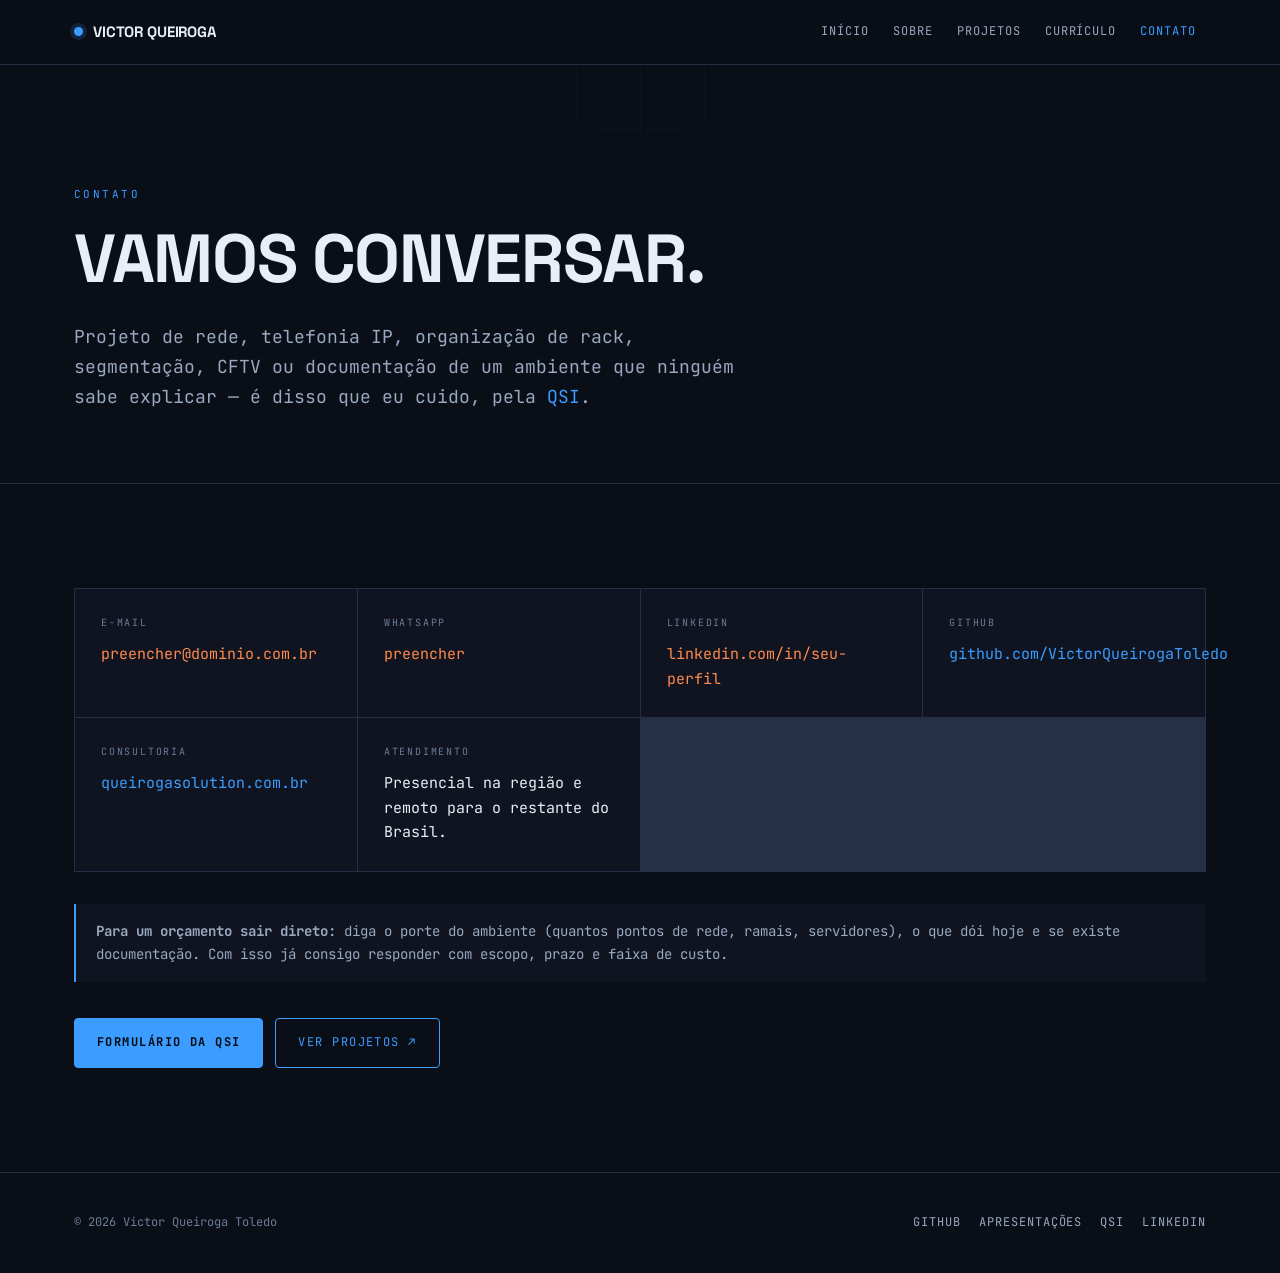
==== contato.html @ 021fa3d0 "Estrutura inicial: VictorQueirogaToledo.github.io" ====
<!DOCTYPE html>
<html lang="pt-BR">
<head>
<meta charset="utf-8">
<meta name="viewport" content="width=device-width, initial-scale=1">
<title>Contato — Victor Queiroga Toledo</title>
<meta name="description" content="Fale comigo sobre projetos de rede, telefonia IP e infraestrutura de TI — pela QSI, Queiroga Solutions IT.">
<link rel="preconnect" href="https://fonts.googleapis.com">
<link rel="preconnect" href="https://fonts.gstatic.com" crossorigin>
<link href="https://fonts.googleapis.com/css2?family=JetBrains+Mono:wght@400;500;700&family=Space+Grotesk:wght@500;700;800&display=swap" rel="stylesheet">
<link rel="stylesheet" href="assets/styles.css">
</head>
<body>
<a class="skip" href="#conteudo">Ir para o conteúdo</a>

<header class="site-nav">
  <div class="nav-inner">
    <a class="brand" href="index.html"><span class="dot"></span> VICTOR QUEIROGA</a>
    <button class="nav-toggle" id="navToggle" aria-expanded="false" aria-controls="navLinks">MENU</button>
    <nav class="nav-links" id="navLinks" aria-label="Navegação principal">
      <a href="index.html">Início</a>
      <a href="sobre.html">Sobre</a>
      <a href="projetos.html">Projetos</a>
      <a href="curriculo.html">Currículo</a>
      <a href="contato.html" aria-current="page">Contato</a>
    </nav>
  </div>
</header>

<main id="conteudo">

  <section class="home-stage">
    <div class="wrap">
      <p class="eyebrow">CONTATO</p>
      <h1 style="font-size:clamp(34px,7vw,68px)">Vamos conversar.</h1>
      <p class="lede">
        Projeto de rede, telefonia IP, organização de rack, segmentação, CFTV ou documentação de
        um ambiente que ninguém sabe explicar — é disso que eu cuido, pela
        <a href="https://queirogasolution.com.br">QSI</a>.
      </p>
    </div>
  </section>

  <section class="section">
    <div class="wrap">
      <div class="contact-grid">
        <div class="contact-item">
          <span>E-mail</span>
          <p class="todo">preencher@dominio.com.br</p>
        </div>
        <div class="contact-item">
          <span>WhatsApp</span>
          <p class="todo">preencher</p>
        </div>
        <div class="contact-item">
          <span>LinkedIn</span>
          <a href="https://www.linkedin.com/in/SEU-LINKEDIN/" class="todo">linkedin.com/in/seu-perfil</a>
        </div>
        <div class="contact-item">
          <span>GitHub</span>
          <a href="https://github.com/VictorQueirogaToledo">github.com/VictorQueirogaToledo</a>
        </div>
        <div class="contact-item">
          <span>Consultoria</span>
          <a href="https://queirogasolution.com.br">queirogasolution.com.br</a>
        </div>
        <div class="contact-item">
          <span>Atendimento</span>
          <p>Presencial na região e remoto para o restante do Brasil.</p>
        </div>
      </div>

      <div class="note" style="margin-top:32px">
        <strong>Para um orçamento sair direto:</strong> diga o porte do ambiente (quantos pontos de
        rede, ramais, servidores), o que dói hoje e se existe documentação. Com isso já consigo
        responder com escopo, prazo e faixa de custo.
      </div>

      <div class="cta-row">
        <a class="btn btn-solid" href="https://queirogasolution.com.br/contato">Formulário da QSI</a>
        <a class="btn btn-ghost" href="projetos.html">Ver projetos ↗</a>
      </div>
    </div>
  </section>

</main>

<footer class="site-footer">
  <div class="footer-inner">
    <span>© <span id="ano">2026</span> Victor Queiroga Toledo</span>
    <nav class="footer-links" aria-label="Links externos">
      <a href="https://github.com/VictorQueirogaToledo">GitHub</a>
      <a href="https://github.com/VictorQueirogaToledo/apresentacoes">Apresentações</a>
      <a href="https://queirogasolution.com.br">QSI</a>
      <a href="https://www.linkedin.com/in/SEU-LINKEDIN/" class="todo">LinkedIn</a>
    </nav>
  </div>
</footer>

<script src="assets/site.js"></script>
</body>
</html>
---- assets/styles.css ----
/* ==========================================================================
   Victor Queiroga Toledo — portfólio
   Paleta QSI: azul / azul escuro / branco sobre fundo grafite
   ========================================================================== */

:root {
  --bg: #0a0e17;
  --surface: #0f1420;
  --card: #141a28;
  --border: #253046;
  --accent: #3b9dff;
  --accent-2: #1e63d0;
  --accent-3: #ff8a4c;
  --text: #e9edf5;
  --muted: #9aa8c0;
  --muted-2: #6c7b96;
  --glow: rgba(59, 157, 255, 0.16);
  --ok: #3ddc97;

  --mono: "JetBrains Mono", ui-monospace, SFMono-Regular, Menlo, monospace;
  --display: "Space Grotesk", "Segoe UI", system-ui, sans-serif;

  --maxw: 1180px;
  --gutter: 24px;
  --radius: 4px;
}

*,
*::before,
*::after {
  box-sizing: border-box;
}

html {
  scroll-behavior: smooth;
}

body {
  margin: 0;
  background: var(--bg);
  color: var(--text);
  font-family: var(--mono);
  font-size: 15px;
  line-height: 1.65;
  -webkit-font-smoothing: antialiased;
}

/* textura de fundo discreta */
body::before {
  content: "";
  position: fixed;
  inset: 0;
  z-index: 0;
  pointer-events: none;
  background-image:
    linear-gradient(var(--border) 1px, transparent 1px),
    linear-gradient(90deg, var(--border) 1px, transparent 1px);
  background-size: 64px 64px;
  opacity: 0.16;
  mask-image: radial-gradient(circle at 50% 0%, #000 0%, transparent 70%);
}

main,
.site-nav,
.site-footer {
  position: relative;
  z-index: 1;
}

h1,
h2,
h3,
h4 {
  font-family: var(--display);
  font-weight: 800;
  line-height: 1.05;
  letter-spacing: -0.02em;
  margin: 0;
}

a {
  color: var(--accent);
  text-decoration: none;
}

a:hover {
  text-decoration: underline;
  text-underline-offset: 3px;
}

p {
  margin: 0 0 1rem;
}

::selection {
  background: var(--accent);
  color: #05080f;
}

:focus-visible {
  outline: 2px solid var(--accent);
  outline-offset: 3px;
}

.wrap {
  max-width: var(--maxw);
  margin: 0 auto;
  padding: 0 var(--gutter);
}

.skip {
  position: absolute;
  left: -9999px;
}

.skip:focus {
  left: 12px;
  top: 12px;
  z-index: 50;
  background: var(--accent);
  color: #05080f;
  padding: 8px 14px;
}

/* ============================== navegação ============================== */

.site-nav {
  position: sticky;
  top: 0;
  z-index: 40;
  background: rgba(10, 14, 23, 0.86);
  backdrop-filter: blur(10px);
  border-bottom: 1px solid var(--border);
}

.nav-inner {
  max-width: var(--maxw);
  margin: 0 auto;
  padding: 14px var(--gutter);
  display: flex;
  align-items: center;
  justify-content: space-between;
  gap: 16px;
}

.brand {
  font-family: var(--display);
  font-weight: 800;
  font-size: 15px;
  letter-spacing: -0.01em;
  color: var(--text);
  display: inline-flex;
  align-items: center;
  gap: 10px;
}

.brand:hover {
  text-decoration: none;
}

.brand .dot {
  width: 9px;
  height: 9px;
  background: var(--accent);
  border-radius: 50%;
  box-shadow: 0 0 0 4px var(--glow);
}

.nav-links {
  display: flex;
  gap: 4px;
  align-items: center;
}

.nav-links a {
  color: var(--muted);
  font-size: 12px;
  letter-spacing: 0.08em;
  text-transform: uppercase;
  padding: 8px 10px;
  border-radius: var(--radius);
}

.nav-links a:hover {
  color: var(--text);
  background: var(--card);
  text-decoration: none;
}

.nav-links a[aria-current="page"] {
  color: var(--accent);
}

.nav-toggle {
  display: none;
  background: transparent;
  border: 1px solid var(--border);
  color: var(--text);
  font-family: var(--mono);
  font-size: 12px;
  letter-spacing: 0.08em;
  padding: 8px 12px;
  border-radius: var(--radius);
  cursor: pointer;
}

/* ============================== hero ============================== */

.eyebrow {
  font-size: 11px;
  letter-spacing: 0.22em;
  text-transform: uppercase;
  color: var(--accent);
  margin: 0 0 20px;
}

.home-stage {
  padding: clamp(56px, 11vw, 120px) 0 clamp(40px, 7vw, 72px);
}

.home-stage h1 {
  font-size: clamp(44px, 11vw, 104px);
  text-transform: uppercase;
}

.home-stage h1 span {
  display: block;
}

.home-stage h1 span:last-child {
  color: transparent;
  -webkit-text-stroke: 1.5px var(--accent);
}

.lede {
  color: var(--muted);
  font-size: clamp(15px, 1.6vw, 18px);
  max-width: 60ch;
  margin: 28px 0 0;
}

.cta-row {
  display: flex;
  flex-wrap: wrap;
  gap: 12px;
  margin-top: 36px;
}

.btn {
  display: inline-flex;
  align-items: center;
  gap: 8px;
  font-size: 12px;
  letter-spacing: 0.12em;
  text-transform: uppercase;
  padding: 14px 22px;
  border-radius: var(--radius);
  border: 1px solid var(--accent);
  transition: transform 0.15s ease, background 0.15s ease, color 0.15s ease;
}

.btn:hover {
  text-decoration: none;
  transform: translateY(-2px);
}

.btn-solid {
  background: var(--accent);
  color: #05080f;
  font-weight: 700;
}

.btn-solid:hover {
  background: #5cb0ff;
}

.btn-ghost {
  color: var(--accent);
  background: transparent;
}

.btn-ghost:hover {
  background: var(--glow);
}

/* ============================== números ============================== */

.stats {
  display: grid;
  grid-template-columns: repeat(auto-fit, minmax(160px, 1fr));
  gap: 1px;
  background: var(--border);
  border: 1px solid var(--border);
  margin: clamp(40px, 6vw, 72px) 0 0;
}

.stat {
  background: var(--surface);
  padding: 24px;
}

.stat b {
  display: block;
  font-family: var(--display);
  font-size: clamp(30px, 4.4vw, 44px);
  font-weight: 800;
  line-height: 1;
  color: var(--text);
}

.stat span {
  display: block;
  margin-top: 10px;
  font-size: 10px;
  letter-spacing: 0.18em;
  text-transform: uppercase;
  color: var(--muted-2);
}

/* ============================== seções ============================== */

.section {
  padding: clamp(56px, 9vw, 104px) 0;
  border-top: 1px solid var(--border);
}

.section-head {
  margin-bottom: clamp(28px, 4vw, 48px);
}

.section-head h2 {
  font-size: clamp(26px, 4.4vw, 44px);
  text-transform: uppercase;
}

.section-head p {
  color: var(--muted);
  margin: 14px 0 0;
  max-width: 62ch;
}

/* caminhos numerados */

.path-list {
  display: grid;
  gap: 1px;
  background: var(--border);
  border: 1px solid var(--border);
}

.path {
  display: grid;
  grid-template-columns: 72px 1fr 32px;
  align-items: center;
  gap: 20px;
  background: var(--surface);
  padding: 28px 24px;
  color: var(--text);
  transition: background 0.15s ease;
}

.path:hover {
  background: var(--card);
  text-decoration: none;
}

.path-num {
  font-family: var(--display);
  font-size: 26px;
  font-weight: 800;
  color: var(--muted-2);
}

.path:hover .path-num {
  color: var(--accent);
}

.path h3 {
  font-size: 20px;
  text-transform: uppercase;
}

.path p {
  color: var(--muted);
  margin: 8px 0 0;
  font-size: 14px;
}

.path-arrow {
  color: var(--accent);
  font-size: 18px;
  text-align: right;
}

/* cards de projeto */

.cards {
  display: grid;
  grid-template-columns: repeat(auto-fit, minmax(300px, 1fr));
  gap: 20px;
}

.card {
  display: flex;
  flex-direction: column;
  background: var(--surface);
  border: 1px solid var(--border);
  border-radius: var(--radius);
  padding: 26px;
  color: var(--text);
  transition: border-color 0.15s ease, transform 0.15s ease;
}

.card:hover {
  border-color: var(--accent);
  transform: translateY(-3px);
  text-decoration: none;
}

.card-kicker {
  font-size: 10px;
  letter-spacing: 0.18em;
  text-transform: uppercase;
  color: var(--accent);
  margin-bottom: 14px;
}

.card h3 {
  font-size: 19px;
}

.card p {
  color: var(--muted);
  font-size: 14px;
  margin: 12px 0 18px;
}

.tags {
  display: flex;
  flex-wrap: wrap;
  gap: 6px;
  margin-top: auto;
}

.tag {
  font-size: 10px;
  letter-spacing: 0.1em;
  text-transform: uppercase;
  color: var(--muted);
  border: 1px solid var(--border);
  border-radius: 999px;
  padding: 4px 10px;
}

/* listas e tabelas de conteúdo */

.prose {
  max-width: 78ch;
}

.prose h3 {
  font-size: 20px;
  margin: 40px 0 12px;
  text-transform: uppercase;
}

.prose ul {
  padding-left: 20px;
  color: var(--muted);
}

.prose li {
  margin-bottom: 8px;
}

.prose strong {
  color: var(--text);
}

.timeline {
  border-left: 1px solid var(--border);
  padding-left: 24px;
  margin: 0;
}

.timeline article {
  position: relative;
  padding-bottom: 36px;
}

.timeline article::before {
  content: "";
  position: absolute;
  left: -29px;
  top: 8px;
  width: 9px;
  height: 9px;
  border-radius: 50%;
  background: var(--accent);
  box-shadow: 0 0 0 4px var(--bg);
}

.timeline time {
  font-size: 11px;
  letter-spacing: 0.16em;
  text-transform: uppercase;
  color: var(--muted-2);
}

.timeline h3 {
  font-size: 19px;
  margin: 8px 0 6px;
}

.timeline p {
  color: var(--muted);
  margin: 0;
  font-size: 14px;
}

.chips {
  display: flex;
  flex-wrap: wrap;
  gap: 8px;
  margin: 0;
  padding: 0;
  list-style: none;
}

.chips li {
  font-size: 12px;
  color: var(--muted);
  border: 1px solid var(--border);
  background: var(--surface);
  border-radius: var(--radius);
  padding: 6px 12px;
}

.note {
  border-left: 2px solid var(--accent);
  background: var(--surface);
  padding: 16px 20px;
  color: var(--muted);
  font-size: 14px;
}

.todo {
  color: var(--accent-3);
}

/* pensamento / citação */

.page-thought {
  padding: clamp(56px, 9vw, 104px) 0;
  border-top: 1px solid var(--border);
  text-align: center;
}

.page-thought blockquote {
  font-family: var(--display);
  font-size: clamp(22px, 3.6vw, 38px);
  font-weight: 800;
  line-height: 1.2;
  margin: 18px auto 0;
  max-width: 24ch;
}

.page-thought cite {
  display: block;
  margin-top: 18px;
  font-family: var(--mono);
  font-style: normal;
  font-size: 12px;
  letter-spacing: 0.12em;
  text-transform: uppercase;
  color: var(--muted-2);
}

/* contato */

.contact-grid {
  display: grid;
  grid-template-columns: repeat(auto-fit, minmax(240px, 1fr));
  gap: 1px;
  background: var(--border);
  border: 1px solid var(--border);
}

.contact-item {
  background: var(--surface);
  padding: 26px;
}

.contact-item span {
  display: block;
  font-size: 10px;
  letter-spacing: 0.18em;
  text-transform: uppercase;
  color: var(--muted-2);
  margin-bottom: 10px;
}

.contact-item a,
.contact-item p {
  font-size: 15px;
  margin: 0;
}

/* ============================== footer ============================== */

.site-footer {
  border-top: 1px solid var(--border);
  padding: 40px 0;
  color: var(--muted-2);
  font-size: 12px;
}

.footer-inner {
  max-width: var(--maxw);
  margin: 0 auto;
  padding: 0 var(--gutter);
  display: flex;
  flex-wrap: wrap;
  gap: 16px;
  justify-content: space-between;
  align-items: center;
}

.footer-links {
  display: flex;
  flex-wrap: wrap;
  gap: 18px;
}

.footer-links a {
  color: var(--muted);
  letter-spacing: 0.08em;
  text-transform: uppercase;
}

/* ============================== responsivo ============================== */

@media (max-width: 760px) {
  .nav-toggle {
    display: inline-block;
  }

  .nav-links {
    display: none;
    position: absolute;
    top: 100%;
    left: 0;
    right: 0;
    flex-direction: column;
    align-items: stretch;
    gap: 0;
    background: var(--surface);
    border-bottom: 1px solid var(--border);
    padding: 8px var(--gutter) 16px;
  }

  .nav-links.open {
    display: flex;
  }

  .nav-links a {
    padding: 12px 4px;
    border-bottom: 1px solid var(--border);
  }

  .path {
    grid-template-columns: 48px 1fr;
  }

  .path-arrow {
    display: none;
  }
}

@media (prefers-reduced-motion: reduce) {
  html {
    scroll-behavior: auto;
  }

  * {
    transition: none !important;
    animation: none !important;
  }
}
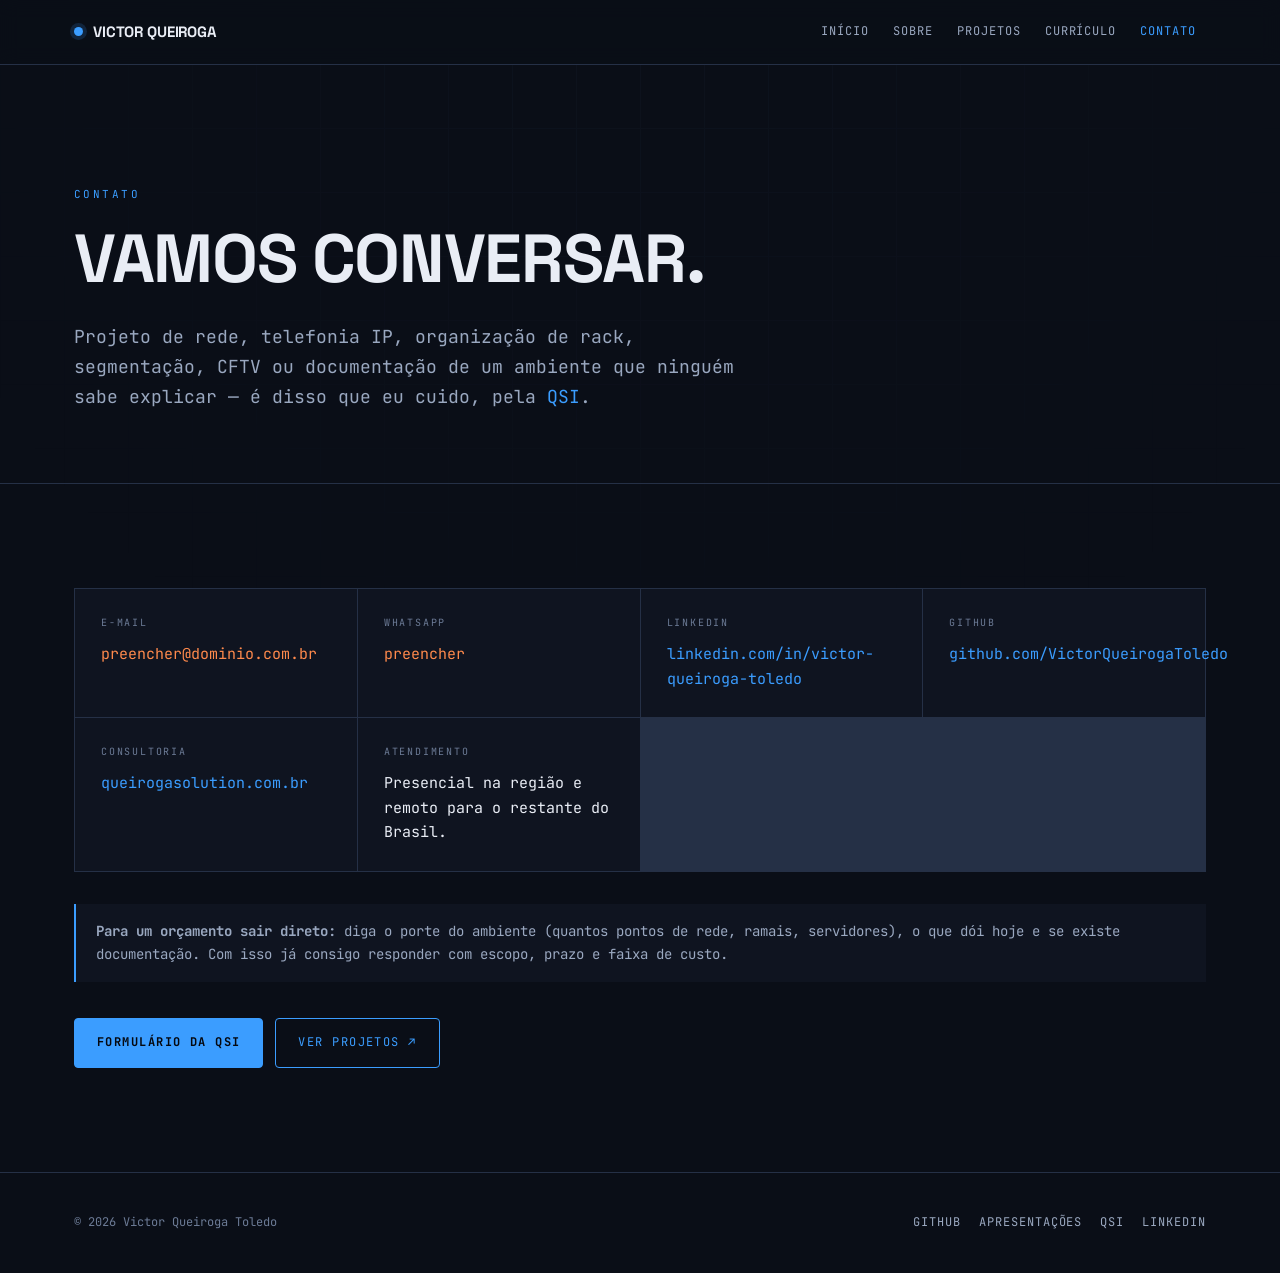
==== commit f5bf0e64: "Adiciona URL real do LinkedIn no rodape das paginas e em contato Co-Authored-By: Claude Opus 5 <nore" ====
--- a/contato.html
+++ b/contato.html
@@ -54,7 +54,7 @@
         </div>
         <div class="contact-item">
           <span>LinkedIn</span>
-          <a href="https://www.linkedin.com/in/SEU-LINKEDIN/" class="todo">linkedin.com/in/seu-perfil</a>
+          <a href="https://www.linkedin.com/in/victor-queiroga-toledo/">linkedin.com/in/victor-queiroga-toledo</a>
         </div>
         <div class="contact-item">
           <span>GitHub</span>
@@ -92,7 +92,7 @@
       <a href="https://github.com/VictorQueirogaToledo">GitHub</a>
       <a href="https://github.com/VictorQueirogaToledo/apresentacoes">Apresentações</a>
       <a href="https://queirogasolution.com.br">QSI</a>
-      <a href="https://www.linkedin.com/in/SEU-LINKEDIN/" class="todo">LinkedIn</a>
+      <a href="https://www.linkedin.com/in/victor-queiroga-toledo/">LinkedIn</a>
     </nav>
   </div>
 </footer>
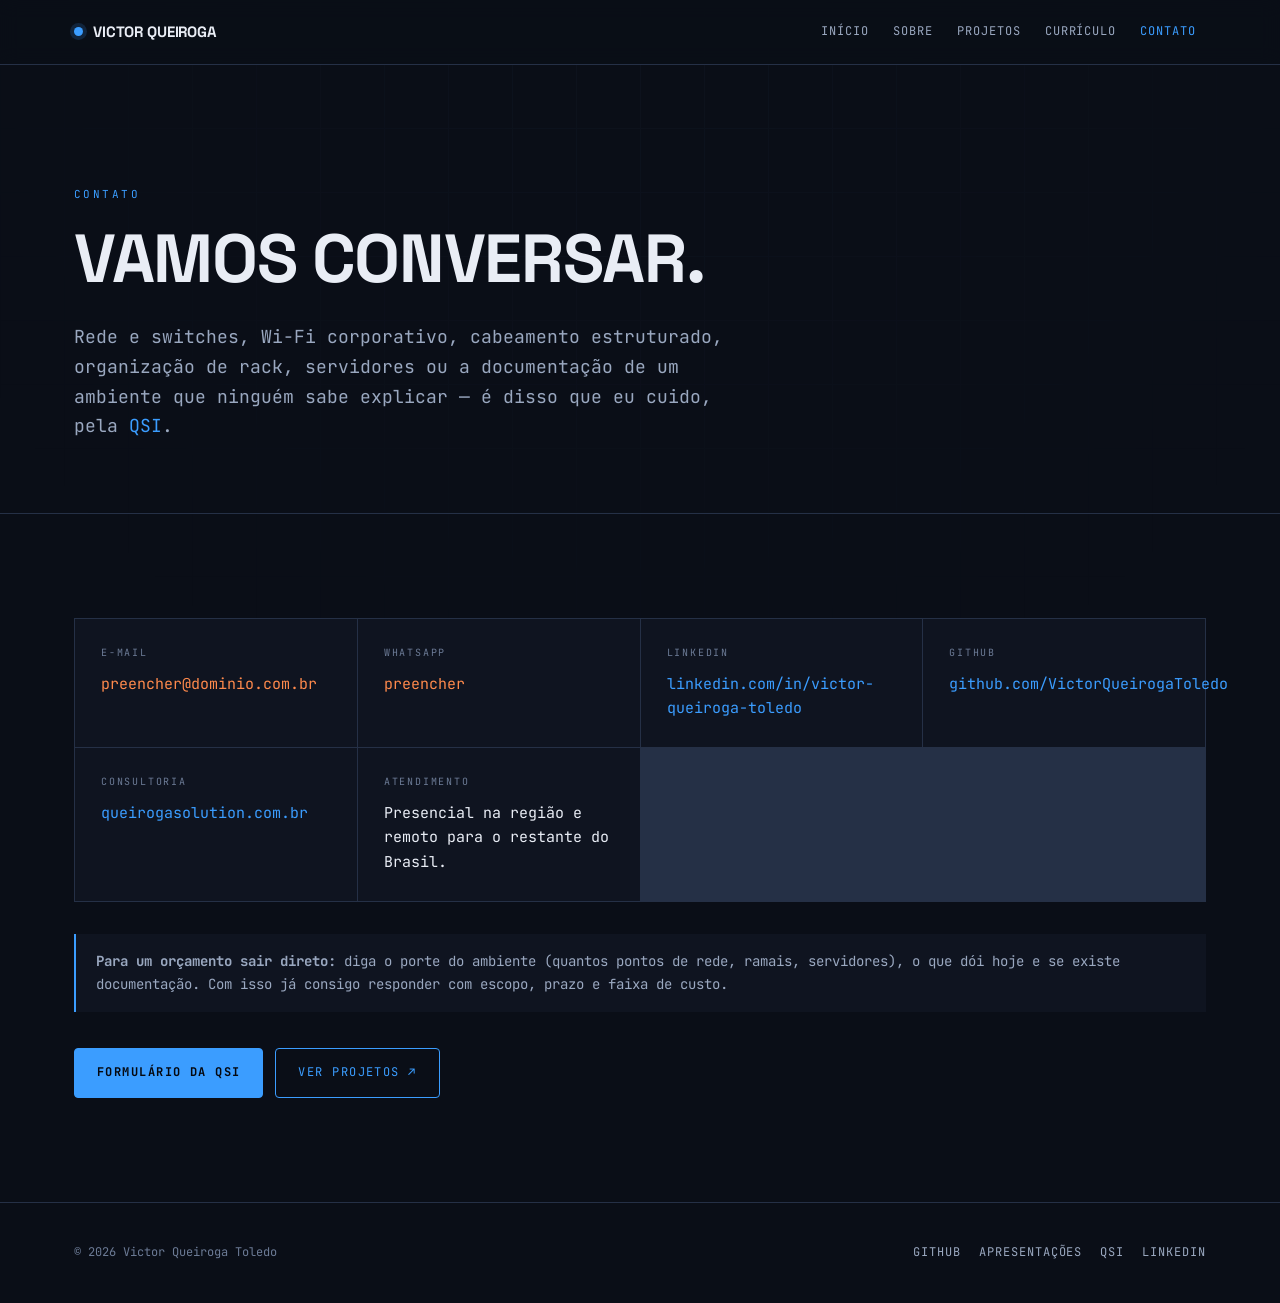
==== commit 9207b01c: "Reposiciona o foco: switch, Wi-Fi, cabeamento e servidores Telefonia IP e CFTV passam a aparecer com" ====
--- a/contato.html
+++ b/contato.html
@@ -4,7 +4,7 @@
 <meta charset="utf-8">
 <meta name="viewport" content="width=device-width, initial-scale=1">
 <title>Contato — Victor Queiroga Toledo</title>
-<meta name="description" content="Fale comigo sobre projetos de rede, telefonia IP e infraestrutura de TI — pela QSI, Queiroga Solutions IT.">
+<meta name="description" content="Fale comigo sobre projetos de rede, Wi-Fi, cabeamento estruturado e infraestrutura de TI — pela QSI, Queiroga Solutions IT.">
 <link rel="preconnect" href="https://fonts.googleapis.com">
 <link rel="preconnect" href="https://fonts.gstatic.com" crossorigin>
 <link href="https://fonts.googleapis.com/css2?family=JetBrains+Mono:wght@400;500;700&family=Space+Grotesk:wght@500;700;800&display=swap" rel="stylesheet">
@@ -34,8 +34,8 @@
       <p class="eyebrow">CONTATO</p>
       <h1 style="font-size:clamp(34px,7vw,68px)">Vamos conversar.</h1>
       <p class="lede">
-        Projeto de rede, telefonia IP, organização de rack, segmentação, CFTV ou documentação de
-        um ambiente que ninguém sabe explicar — é disso que eu cuido, pela
+        Rede e switches, Wi-Fi corporativo, cabeamento estruturado, organização de rack, servidores
+        ou a documentação de um ambiente que ninguém sabe explicar — é disso que eu cuido, pela
         <a href="https://queirogasolution.com.br">QSI</a>.
       </p>
     </div>
--- a/assets/styles.css
+++ b/assets/styles.css
@@ -514,8 +514,17 @@
 
 .timeline p {
   color: var(--muted);
-  margin: 0;
+  margin: 0 0 10px;
   font-size: 14px;
+}
+
+.timeline ul {
+  font-size: 14px;
+  margin: 0 0 10px;
+}
+
+.timeline article > *:last-child {
+  margin-bottom: 0;
 }
 
 .chips {
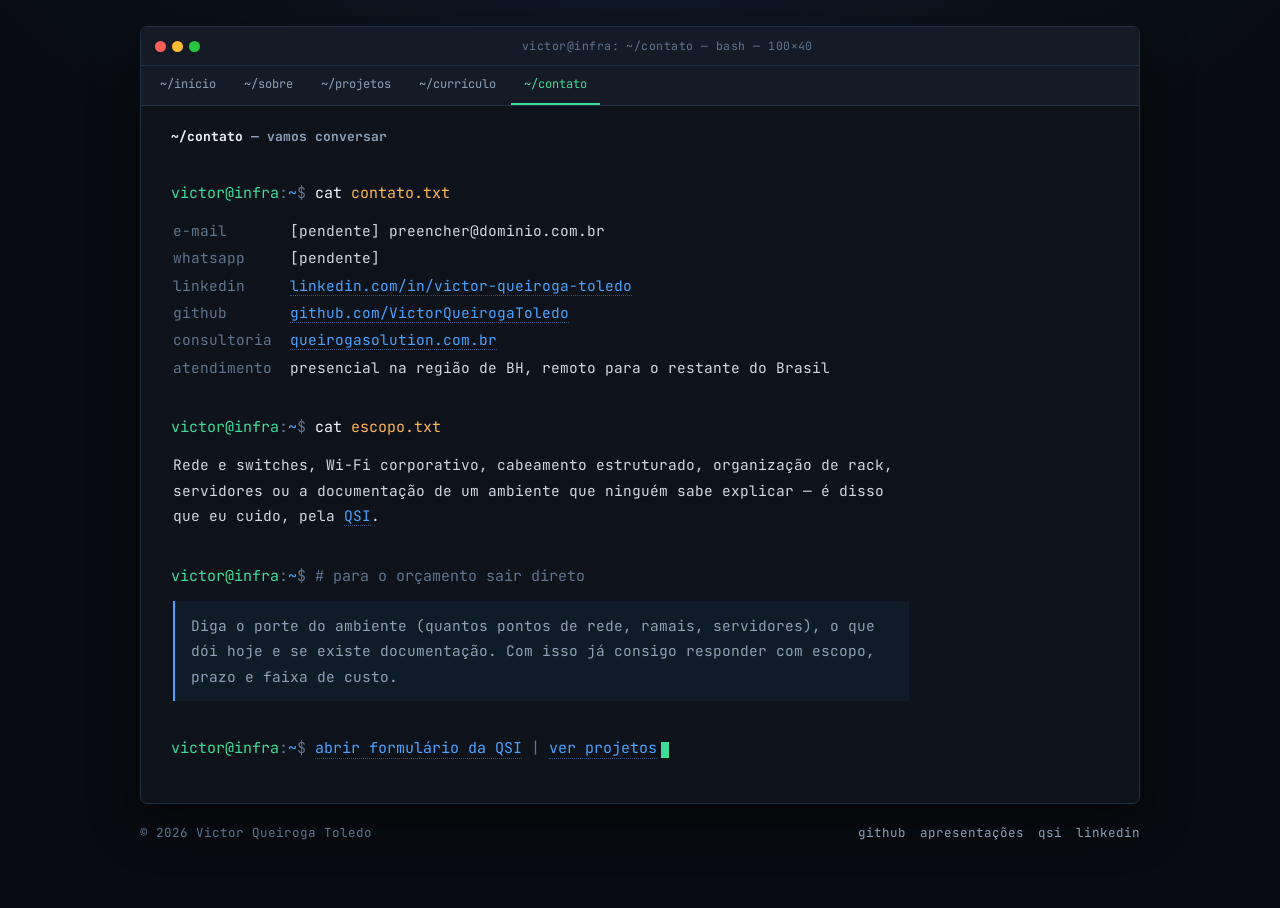
==== commit 724f627d: "Layout novo: portfolio como sessao de terminal Cada pagina e uma janela (barra de titulo + abas de c" ====
--- a/contato.html
+++ b/contato.html
@@ -7,94 +7,72 @@
 <meta name="description" content="Fale comigo sobre projetos de rede, Wi-Fi, cabeamento estruturado e infraestrutura de TI — pela QSI, Queiroga Solutions IT.">
 <link rel="preconnect" href="https://fonts.googleapis.com">
 <link rel="preconnect" href="https://fonts.gstatic.com" crossorigin>
-<link href="https://fonts.googleapis.com/css2?family=JetBrains+Mono:wght@400;500;700&family=Space+Grotesk:wght@500;700;800&display=swap" rel="stylesheet">
+<link href="https://fonts.googleapis.com/css2?family=JetBrains+Mono:wght@400;500;700&display=swap" rel="stylesheet">
 <link rel="stylesheet" href="assets/styles.css">
 </head>
 <body>
 <a class="skip" href="#conteudo">Ir para o conteúdo</a>
 
-<header class="site-nav">
-  <div class="nav-inner">
-    <a class="brand" href="index.html"><span class="dot"></span> VICTOR QUEIROGA</a>
-    <button class="nav-toggle" id="navToggle" aria-expanded="false" aria-controls="navLinks">MENU</button>
-    <nav class="nav-links" id="navLinks" aria-label="Navegação principal">
-      <a href="index.html">Início</a>
-      <a href="sobre.html">Sobre</a>
-      <a href="projetos.html">Projetos</a>
-      <a href="curriculo.html">Currículo</a>
-      <a href="contato.html" aria-current="page">Contato</a>
-    </nav>
+<div class="term">
+  <div class="term-bar">
+    <span class="dots" aria-hidden="true"><i></i><i></i><i></i></span>
+    <span class="term-title">victor@infra: ~/contato — bash — 100×40</span>
   </div>
-</header>
 
-<main id="conteudo">
+  <nav class="tabs" aria-label="Navegação principal">
+    <a href="index.html">~/início</a>
+    <a href="sobre.html">~/sobre</a>
+    <a href="projetos.html">~/projetos</a>
+    <a href="curriculo.html">~/currículo</a>
+    <a href="contato.html" aria-current="page">~/contato</a>
+  </nav>
 
-  <section class="home-stage">
-    <div class="wrap">
-      <p class="eyebrow">CONTATO</p>
-      <h1 style="font-size:clamp(34px,7vw,68px)">Vamos conversar.</h1>
-      <p class="lede">
+  <main class="term-body" id="conteudo">
+
+    <h1 class="banner-sub"><span class="strong">~/contato</span> — vamos conversar</h1>
+
+    <p class="cmd"><span class="user">victor@infra</span><span class="sep">:</span><span class="path">~</span><span class="sig">$</span> cat <span class="arg">contato.txt</span></p>
+    <div class="out">
+      <dl class="kv">
+        <dt>e-mail</dt><dd class="todo">[pendente] preencher@dominio.com.br</dd>
+        <dt>whatsapp</dt><dd class="todo">[pendente]</dd>
+        <dt>linkedin</dt><dd><a href="https://www.linkedin.com/in/victor-queiroga-toledo/">linkedin.com/in/victor-queiroga-toledo</a></dd>
+        <dt>github</dt><dd><a href="https://github.com/VictorQueirogaToledo">github.com/VictorQueirogaToledo</a></dd>
+        <dt>consultoria</dt><dd><a href="https://queirogasolution.com.br">queirogasolution.com.br</a></dd>
+        <dt>atendimento</dt><dd>presencial na região de BH, remoto para o restante do Brasil</dd>
+      </dl>
+    </div>
+
+    <p class="cmd"><span class="user">victor@infra</span><span class="sep">:</span><span class="path">~</span><span class="sig">$</span> cat <span class="arg">escopo.txt</span></p>
+    <div class="out">
+      <p>
         Rede e switches, Wi-Fi corporativo, cabeamento estruturado, organização de rack, servidores
         ou a documentação de um ambiente que ninguém sabe explicar — é disso que eu cuido, pela
         <a href="https://queirogasolution.com.br">QSI</a>.
       </p>
     </div>
-  </section>
 
-  <section class="section">
-    <div class="wrap">
-      <div class="contact-grid">
-        <div class="contact-item">
-          <span>E-mail</span>
-          <p class="todo">preencher@dominio.com.br</p>
-        </div>
-        <div class="contact-item">
-          <span>WhatsApp</span>
-          <p class="todo">preencher</p>
-        </div>
-        <div class="contact-item">
-          <span>LinkedIn</span>
-          <a href="https://www.linkedin.com/in/victor-queiroga-toledo/">linkedin.com/in/victor-queiroga-toledo</a>
-        </div>
-        <div class="contact-item">
-          <span>GitHub</span>
-          <a href="https://github.com/VictorQueirogaToledo">github.com/VictorQueirogaToledo</a>
-        </div>
-        <div class="contact-item">
-          <span>Consultoria</span>
-          <a href="https://queirogasolution.com.br">queirogasolution.com.br</a>
-        </div>
-        <div class="contact-item">
-          <span>Atendimento</span>
-          <p>Presencial na região e remoto para o restante do Brasil.</p>
-        </div>
-      </div>
+    <p class="cmd"><span class="user">victor@infra</span><span class="sep">:</span><span class="path">~</span><span class="sig">$</span> <span class="comment"># para o orçamento sair direto</span></p>
+    <div class="out">
+      <p class="note">
+        Diga o porte do ambiente (quantos pontos de rede, ramais, servidores), o que dói hoje e se
+        existe documentação. Com isso já consigo responder com escopo, prazo e faixa de custo.
+      </p>
+    </div>
 
-      <div class="note" style="margin-top:32px">
-        <strong>Para um orçamento sair direto:</strong> diga o porte do ambiente (quantos pontos de
-        rede, ramais, servidores), o que dói hoje e se existe documentação. Com isso já consigo
-        responder com escopo, prazo e faixa de custo.
-      </div>
+    <p class="cmd"><span class="user">victor@infra</span><span class="sep">:</span><span class="path">~</span><span class="sig">$</span> <a href="https://queirogasolution.com.br/contato">abrir formulário da QSI</a> <span class="sep">|</span> <a href="projetos.html">ver projetos</a><span class="cursor" aria-hidden="true"></span></p>
 
-      <div class="cta-row">
-        <a class="btn btn-solid" href="https://queirogasolution.com.br/contato">Formulário da QSI</a>
-        <a class="btn btn-ghost" href="projetos.html">Ver projetos ↗</a>
-      </div>
-    </div>
-  </section>
+  </main>
+</div>
 
-</main>
-
-<footer class="site-footer">
-  <div class="footer-inner">
-    <span>© <span id="ano">2026</span> Victor Queiroga Toledo</span>
-    <nav class="footer-links" aria-label="Links externos">
-      <a href="https://github.com/VictorQueirogaToledo">GitHub</a>
-      <a href="https://github.com/VictorQueirogaToledo/apresentacoes">Apresentações</a>
-      <a href="https://queirogasolution.com.br">QSI</a>
-      <a href="https://www.linkedin.com/in/victor-queiroga-toledo/">LinkedIn</a>
-    </nav>
-  </div>
+<footer class="foot">
+  <span>© <span id="ano">2026</span> Victor Queiroga Toledo</span>
+  <nav aria-label="Links externos">
+    <a href="https://github.com/VictorQueirogaToledo">github</a>
+    <a href="https://github.com/VictorQueirogaToledo/apresentacoes">apresentações</a>
+    <a href="https://queirogasolution.com.br">qsi</a>
+    <a href="https://www.linkedin.com/in/victor-queiroga-toledo/">linkedin</a>
+  </nav>
 </footer>
 
 <script src="assets/site.js"></script>
--- a/assets/styles.css
+++ b/assets/styles.css
@@ -1,28 +1,30 @@
 /* ==========================================================================
    Victor Queiroga Toledo — portfólio
-   Paleta QSI: azul / azul escuro / branco sobre fundo grafite
+   Estética de terminal. Paleta QSI (azul) + verde de prompt sobre grafite.
    ========================================================================== */
 
 :root {
-  --bg: #0a0e17;
-  --surface: #0f1420;
-  --card: #141a28;
-  --border: #253046;
-  --accent: #3b9dff;
-  --accent-2: #1e63d0;
-  --accent-3: #ff8a4c;
-  --text: #e9edf5;
-  --muted: #9aa8c0;
-  --muted-2: #6c7b96;
-  --glow: rgba(59, 157, 255, 0.16);
-  --ok: #3ddc97;
-
-  --mono: "JetBrains Mono", ui-monospace, SFMono-Regular, Menlo, monospace;
-  --display: "Space Grotesk", "Segoe UI", system-ui, sans-serif;
-
-  --maxw: 1180px;
-  --gutter: 24px;
-  --radius: 4px;
+  --bg: #080b11;
+  --term: #0d121b;
+  --term-bar: #141b26;
+  --border: #223044;
+  --border-soft: #1a2433;
+
+  --text: #cfd8e3;
+  --text-strong: #f2f6fb;
+  --muted: #8ea0b8;
+  --muted-2: #61748f;
+
+  --blue: #4aa3ff;
+  --green: #3ddc97;
+  --amber: #ffb454;
+  --red: #ff6b6b;
+  --magenta: #c792ea;
+
+  --mono: "JetBrains Mono", ui-monospace, SFMono-Regular, Consolas, monospace;
+
+  --maxw: 1000px;
+  --gutter: 18px;
 }
 
 *,
@@ -37,662 +39,352 @@
 
 body {
   margin: 0;
+  padding: 0 var(--gutter) 64px;
   background: var(--bg);
+  background-image:
+    radial-gradient(ellipse 80% 50% at 50% -10%, rgba(74, 163, 255, 0.10), transparent 70%);
   color: var(--text);
   font-family: var(--mono);
-  font-size: 15px;
-  line-height: 1.65;
+  font-size: 14px;
+  line-height: 1.75;
   -webkit-font-smoothing: antialiased;
 }
 
-/* textura de fundo discreta */
-body::before {
-  content: "";
-  position: fixed;
-  inset: 0;
-  z-index: 0;
-  pointer-events: none;
-  background-image:
-    linear-gradient(var(--border) 1px, transparent 1px),
-    linear-gradient(90deg, var(--border) 1px, transparent 1px);
-  background-size: 64px 64px;
-  opacity: 0.16;
-  mask-image: radial-gradient(circle at 50% 0%, #000 0%, transparent 70%);
-}
-
-main,
-.site-nav,
-.site-footer {
-  position: relative;
-  z-index: 1;
-}
-
-h1,
-h2,
-h3,
-h4 {
-  font-family: var(--display);
-  font-weight: 800;
-  line-height: 1.05;
-  letter-spacing: -0.02em;
+@media (min-width: 720px) {
+  body { font-size: 14.5px; }
+}
+
+a {
+  color: var(--blue);
+  text-decoration: none;
+  border-bottom: 1px dotted rgba(74, 163, 255, 0.45);
+}
+
+a:hover {
+  color: var(--text-strong);
+  border-bottom-color: currentColor;
+}
+
+p { margin: 0 0 14px; }
+
+h1, h2, h3 {
+  font-family: var(--mono);
+  font-weight: 700;
+  line-height: 1.35;
   margin: 0;
-}
-
-a {
-  color: var(--accent);
-  text-decoration: none;
-}
-
-a:hover {
-  text-decoration: underline;
-  text-underline-offset: 3px;
-}
-
-p {
-  margin: 0 0 1rem;
+  color: var(--text-strong);
 }
 
 ::selection {
-  background: var(--accent);
+  background: var(--blue);
   color: #05080f;
 }
 
 :focus-visible {
-  outline: 2px solid var(--accent);
-  outline-offset: 3px;
-}
-
-.wrap {
+  outline: 2px solid var(--green);
+  outline-offset: 2px;
+}
+
+.skip { position: absolute; left: -9999px; }
+.skip:focus {
+  left: 12px; top: 12px; z-index: 50;
+  background: var(--green); color: #05080f; padding: 6px 12px;
+}
+
+/* ============================ janela do terminal ========================= */
+
+.term {
   max-width: var(--maxw);
-  margin: 0 auto;
-  padding: 0 var(--gutter);
-}
-
-.skip {
-  position: absolute;
-  left: -9999px;
-}
-
-.skip:focus {
-  left: 12px;
-  top: 12px;
-  z-index: 50;
-  background: var(--accent);
-  color: #05080f;
-  padding: 8px 14px;
-}
-
-/* ============================== navegação ============================== */
-
-.site-nav {
-  position: sticky;
-  top: 0;
-  z-index: 40;
-  background: rgba(10, 14, 23, 0.86);
-  backdrop-filter: blur(10px);
-  border-bottom: 1px solid var(--border);
-}
-
-.nav-inner {
-  max-width: var(--maxw);
-  margin: 0 auto;
-  padding: 14px var(--gutter);
+  margin: 26px auto 0;
+  background: var(--term);
+  border: 1px solid var(--border);
+  border-radius: 7px;
+  overflow: hidden;
+  box-shadow: 0 18px 50px rgba(0, 0, 0, 0.45);
+}
+
+.term-bar {
   display: flex;
   align-items: center;
-  justify-content: space-between;
-  gap: 16px;
-}
-
-.brand {
-  font-family: var(--display);
-  font-weight: 800;
-  font-size: 15px;
-  letter-spacing: -0.01em;
-  color: var(--text);
-  display: inline-flex;
-  align-items: center;
   gap: 10px;
-}
-
-.brand:hover {
-  text-decoration: none;
-}
-
-.brand .dot {
-  width: 9px;
-  height: 9px;
-  background: var(--accent);
-  border-radius: 50%;
-  box-shadow: 0 0 0 4px var(--glow);
-}
-
-.nav-links {
-  display: flex;
-  gap: 4px;
-  align-items: center;
-}
-
-.nav-links a {
-  color: var(--muted);
-  font-size: 12px;
-  letter-spacing: 0.08em;
-  text-transform: uppercase;
-  padding: 8px 10px;
-  border-radius: var(--radius);
-}
-
-.nav-links a:hover {
-  color: var(--text);
-  background: var(--card);
-  text-decoration: none;
-}
-
-.nav-links a[aria-current="page"] {
-  color: var(--accent);
-}
-
-.nav-toggle {
-  display: none;
-  background: transparent;
-  border: 1px solid var(--border);
-  color: var(--text);
-  font-family: var(--mono);
-  font-size: 12px;
-  letter-spacing: 0.08em;
-  padding: 8px 12px;
-  border-radius: var(--radius);
-  cursor: pointer;
-}
-
-/* ============================== hero ============================== */
-
-.eyebrow {
-  font-size: 11px;
-  letter-spacing: 0.22em;
-  text-transform: uppercase;
-  color: var(--accent);
-  margin: 0 0 20px;
-}
-
-.home-stage {
-  padding: clamp(56px, 11vw, 120px) 0 clamp(40px, 7vw, 72px);
-}
-
-.home-stage h1 {
-  font-size: clamp(44px, 11vw, 104px);
-  text-transform: uppercase;
-}
-
-.home-stage h1 span {
-  display: block;
-}
-
-.home-stage h1 span:last-child {
-  color: transparent;
-  -webkit-text-stroke: 1.5px var(--accent);
-}
-
-.lede {
-  color: var(--muted);
-  font-size: clamp(15px, 1.6vw, 18px);
-  max-width: 60ch;
-  margin: 28px 0 0;
-}
-
-.cta-row {
+  padding: 9px 14px;
+  background: var(--term-bar);
+  border-bottom: 1px solid var(--border);
+}
+
+.dots { display: flex; gap: 6px; flex: 0 0 auto; }
+.dots i {
+  width: 11px; height: 11px; border-radius: 50%;
+  background: #344054; display: block;
+}
+.dots i:nth-child(1) { background: #ff5f57; }
+.dots i:nth-child(2) { background: #febc2e; }
+.dots i:nth-child(3) { background: #28c840; }
+
+.term-title {
+  flex: 1;
+  text-align: center;
+  font-size: 11.5px;
+  color: var(--muted-2);
+  letter-spacing: 0.04em;
+  white-space: nowrap;
+  overflow: hidden;
+  text-overflow: ellipsis;
+}
+
+.term-body {
+  padding: 22px clamp(14px, 3vw, 30px) 30px;
+}
+
+/* ============================== navegação =============================== */
+
+.tabs {
   display: flex;
   flex-wrap: wrap;
-  gap: 12px;
-  margin-top: 36px;
-}
-
-.btn {
-  display: inline-flex;
-  align-items: center;
-  gap: 8px;
+  gap: 2px;
+  padding: 0 6px;
+  background: var(--term-bar);
+  border-bottom: 1px solid var(--border);
+}
+
+.tabs a {
   font-size: 12px;
-  letter-spacing: 0.12em;
+  color: var(--muted);
+  padding: 8px 13px;
+  border: none;
+  border-bottom: 2px solid transparent;
+  white-space: nowrap;
+}
+
+.tabs a:hover {
+  color: var(--text-strong);
+  background: rgba(74, 163, 255, 0.07);
+}
+
+.tabs a[aria-current="page"] {
+  color: var(--green);
+  border-bottom-color: var(--green);
+}
+
+/* ============================ linha de comando ========================== */
+
+.cmd {
+  margin: 34px 0 12px;
+  color: var(--text-strong);
+  font-size: 15px;
+  word-break: break-word;
+}
+
+.cmd:first-child { margin-top: 0; }
+
+.cmd .user { color: var(--green); }
+.cmd .path { color: var(--blue); }
+.cmd .sep,
+.cmd .sig { color: var(--muted-2); }
+.cmd .arg { color: var(--amber); }
+
+.cursor {
+  display: inline-block;
+  width: 8px;
+  height: 1.05em;
+  vertical-align: text-bottom;
+  background: var(--green);
+  margin-left: 4px;
+  animation: blink 1.15s step-end infinite;
+}
+
+@keyframes blink { 50% { opacity: 0; } }
+
+.out {
+  margin: 0 0 6px;
+  padding-left: 2px;
+  max-width: 82ch;
+}
+
+.out > p:last-child { margin-bottom: 0; }
+
+.comment { color: var(--muted-2); }
+.ok { color: var(--green); }
+.warn { color: var(--amber); }
+.todo { color: var(--amber); }
+.strong { color: var(--text-strong); font-weight: 700; }
+
+/* ================================ banner ================================ */
+
+.banner {
+  color: var(--blue);
+  font-size: clamp(7px, 2.05vw, 15px);
+  line-height: 1.16;
+  margin: 0 0 18px;
+  overflow-x: auto;
+  white-space: pre;
+  font-weight: 700;
+  letter-spacing: 0;
+}
+
+.banner-sub {
+  color: var(--muted);
+  margin: 0 0 6px;
+  font-size: 13px;
+}
+
+/* ============================== listas/tabelas ========================== */
+
+.kv {
+  display: grid;
+  grid-template-columns: max-content 1fr;
+  gap: 2px 18px;
+  margin: 0 0 14px;
+}
+
+.kv dt { color: var(--muted-2); }
+.kv dd { margin: 0; color: var(--text); }
+
+.tbl {
+  width: 100%;
+  border-collapse: collapse;
+  font-size: 13px;
+  margin: 0 0 18px;
+}
+
+.tbl th {
+  text-align: left;
+  font-weight: 700;
+  color: var(--muted-2);
   text-transform: uppercase;
-  padding: 14px 22px;
-  border-radius: var(--radius);
-  border: 1px solid var(--accent);
-  transition: transform 0.15s ease, background 0.15s ease, color 0.15s ease;
-}
-
-.btn:hover {
-  text-decoration: none;
-  transform: translateY(-2px);
-}
-
-.btn-solid {
-  background: var(--accent);
-  color: #05080f;
-  font-weight: 700;
-}
-
-.btn-solid:hover {
-  background: #5cb0ff;
-}
-
-.btn-ghost {
-  color: var(--accent);
-  background: transparent;
-}
-
-.btn-ghost:hover {
-  background: var(--glow);
-}
-
-/* ============================== números ============================== */
-
-.stats {
+  font-size: 11px;
+  letter-spacing: 0.1em;
+  padding: 0 14px 8px 0;
+  border-bottom: 1px solid var(--border);
+}
+
+.tbl td {
+  padding: 9px 14px 9px 0;
+  border-bottom: 1px solid var(--border-soft);
+  vertical-align: top;
+}
+
+.tbl tr:last-child td { border-bottom: none; }
+.tbl .num { color: var(--muted-2); white-space: nowrap; }
+.tbl .area { color: var(--magenta); white-space: nowrap; }
+.tbl td.wrap { color: var(--muted); }
+
+.list {
+  list-style: none;
+  padding: 0;
+  margin: 0 0 16px;
+}
+
+.list li {
+  position: relative;
+  padding-left: 22px;
+  margin-bottom: 7px;
+  max-width: 82ch;
+}
+
+.list li::before {
+  content: "›";
+  position: absolute;
+  left: 4px;
+  color: var(--green);
+}
+
+.list .k { color: var(--text-strong); }
+
+/* saída tipo "ls -l" */
+
+.entries { margin: 0 0 18px; }
+
+.entry {
   display: grid;
-  grid-template-columns: repeat(auto-fit, minmax(160px, 1fr));
-  gap: 1px;
-  background: var(--border);
-  border: 1px solid var(--border);
-  margin: clamp(40px, 6vw, 72px) 0 0;
-}
-
-.stat {
-  background: var(--surface);
-  padding: 24px;
-}
-
-.stat b {
-  display: block;
-  font-family: var(--display);
-  font-size: clamp(30px, 4.4vw, 44px);
-  font-weight: 800;
-  line-height: 1;
+  grid-template-columns: 96px 34px 1fr;
+  gap: 0 14px;
+  padding: 11px 0;
+  border-bottom: 1px solid var(--border-soft);
   color: var(--text);
-}
-
-.stat span {
-  display: block;
-  margin-top: 10px;
-  font-size: 10px;
-  letter-spacing: 0.18em;
-  text-transform: uppercase;
-  color: var(--muted-2);
-}
-
-/* ============================== seções ============================== */
-
-.section {
-  padding: clamp(56px, 9vw, 104px) 0;
-  border-top: 1px solid var(--border);
-}
-
-.section-head {
-  margin-bottom: clamp(28px, 4vw, 48px);
-}
-
-.section-head h2 {
-  font-size: clamp(26px, 4.4vw, 44px);
-  text-transform: uppercase;
-}
-
-.section-head p {
+  border-bottom-style: solid;
+}
+
+.entry:hover { background: rgba(74, 163, 255, 0.05); }
+.entry:hover .name { color: var(--green); }
+
+.entry .perm { color: var(--muted-2); font-size: 12.5px; }
+.entry .id { color: var(--muted-2); }
+.entry .name { color: var(--blue); font-weight: 700; }
+.entry .desc { color: var(--muted); display: block; margin-top: 3px; max-width: 78ch; }
+.entry .meta { color: var(--muted-2); display: block; margin-top: 5px; font-size: 12px; }
+
+/* blocos de destaque */
+
+.note {
+  border-left: 2px solid var(--blue);
+  background: rgba(74, 163, 255, 0.06);
+  padding: 12px 16px;
+  margin: 0 0 16px;
   color: var(--muted);
-  margin: 14px 0 0;
-  max-width: 62ch;
-}
-
-/* caminhos numerados */
-
-.path-list {
-  display: grid;
-  gap: 1px;
-  background: var(--border);
-  border: 1px solid var(--border);
-}
-
-.path {
-  display: grid;
-  grid-template-columns: 72px 1fr 32px;
-  align-items: center;
-  gap: 20px;
-  background: var(--surface);
-  padding: 28px 24px;
-  color: var(--text);
-  transition: background 0.15s ease;
-}
-
-.path:hover {
-  background: var(--card);
-  text-decoration: none;
-}
-
-.path-num {
-  font-family: var(--display);
-  font-size: 26px;
-  font-weight: 800;
-  color: var(--muted-2);
-}
-
-.path:hover .path-num {
-  color: var(--accent);
-}
-
-.path h3 {
-  font-size: 20px;
-  text-transform: uppercase;
-}
-
-.path p {
-  color: var(--muted);
-  margin: 8px 0 0;
-  font-size: 14px;
-}
-
-.path-arrow {
-  color: var(--accent);
-  font-size: 18px;
-  text-align: right;
-}
-
-/* cards de projeto */
-
-.cards {
-  display: grid;
-  grid-template-columns: repeat(auto-fit, minmax(300px, 1fr));
-  gap: 20px;
-}
-
-.card {
-  display: flex;
-  flex-direction: column;
-  background: var(--surface);
-  border: 1px solid var(--border);
-  border-radius: var(--radius);
-  padding: 26px;
-  color: var(--text);
-  transition: border-color 0.15s ease, transform 0.15s ease;
-}
-
-.card:hover {
-  border-color: var(--accent);
-  transform: translateY(-3px);
-  text-decoration: none;
-}
-
-.card-kicker {
-  font-size: 10px;
-  letter-spacing: 0.18em;
-  text-transform: uppercase;
-  color: var(--accent);
-  margin-bottom: 14px;
-}
-
-.card h3 {
-  font-size: 19px;
-}
-
-.card p {
-  color: var(--muted);
-  font-size: 14px;
-  margin: 12px 0 18px;
-}
-
-.tags {
-  display: flex;
-  flex-wrap: wrap;
-  gap: 6px;
-  margin-top: auto;
-}
-
-.tag {
-  font-size: 10px;
-  letter-spacing: 0.1em;
-  text-transform: uppercase;
-  color: var(--muted);
-  border: 1px solid var(--border);
-  border-radius: 999px;
-  padding: 4px 10px;
-}
-
-/* listas e tabelas de conteúdo */
-
-.prose {
-  max-width: 78ch;
-}
-
-.prose h3 {
-  font-size: 20px;
-  margin: 40px 0 12px;
-  text-transform: uppercase;
-}
-
-.prose ul {
-  padding-left: 20px;
-  color: var(--muted);
-}
-
-.prose li {
-  margin-bottom: 8px;
-}
-
-.prose strong {
-  color: var(--text);
-}
-
-.timeline {
-  border-left: 1px solid var(--border);
-  padding-left: 24px;
-  margin: 0;
-}
-
-.timeline article {
-  position: relative;
-  padding-bottom: 36px;
-}
-
-.timeline article::before {
-  content: "";
-  position: absolute;
-  left: -29px;
-  top: 8px;
-  width: 9px;
-  height: 9px;
-  border-radius: 50%;
-  background: var(--accent);
-  box-shadow: 0 0 0 4px var(--bg);
-}
-
-.timeline time {
-  font-size: 11px;
-  letter-spacing: 0.16em;
-  text-transform: uppercase;
-  color: var(--muted-2);
-}
-
-.timeline h3 {
-  font-size: 19px;
-  margin: 8px 0 6px;
-}
-
-.timeline p {
-  color: var(--muted);
-  margin: 0 0 10px;
-  font-size: 14px;
-}
-
-.timeline ul {
-  font-size: 14px;
-  margin: 0 0 10px;
-}
-
-.timeline article > *:last-child {
-  margin-bottom: 0;
-}
-
-.chips {
-  display: flex;
-  flex-wrap: wrap;
-  gap: 8px;
-  margin: 0;
-  padding: 0;
-  list-style: none;
-}
+  max-width: 82ch;
+}
+
+.chips { display: flex; flex-wrap: wrap; gap: 6px; margin: 0 0 16px; padding: 0; list-style: none; }
 
 .chips li {
   font-size: 12px;
   color: var(--muted);
   border: 1px solid var(--border);
-  background: var(--surface);
-  border-radius: var(--radius);
-  padding: 6px 12px;
-}
-
-.note {
-  border-left: 2px solid var(--accent);
-  background: var(--surface);
-  padding: 16px 20px;
-  color: var(--muted);
-  font-size: 14px;
-}
-
-.todo {
-  color: var(--accent-3);
-}
-
-/* pensamento / citação */
-
-.page-thought {
-  padding: clamp(56px, 9vw, 104px) 0;
-  border-top: 1px solid var(--border);
-  text-align: center;
-}
-
-.page-thought blockquote {
-  font-family: var(--display);
-  font-size: clamp(22px, 3.6vw, 38px);
-  font-weight: 800;
-  line-height: 1.2;
+  border-radius: 3px;
+  padding: 3px 9px;
+}
+
+.chips li::before { content: ""; }
+
+/* histórico / trajetória */
+
+.hist { margin: 0 0 18px; }
+
+.hist article {
+  display: grid;
+  grid-template-columns: 34px 1fr;
+  gap: 0 14px;
+  padding: 0 0 22px;
+}
+
+.hist .n { color: var(--muted-2); }
+.hist time { color: var(--green); font-size: 12.5px; }
+.hist h3 { font-size: 14.5px; margin: 2px 0 6px; }
+.hist p { color: var(--muted); margin: 0 0 8px; max-width: 80ch; }
+.hist ul { margin: 0; }
+
+/* rodapé */
+
+.foot {
+  max-width: var(--maxw);
   margin: 18px auto 0;
-  max-width: 24ch;
-}
-
-.page-thought cite {
-  display: block;
-  margin-top: 18px;
-  font-family: var(--mono);
-  font-style: normal;
-  font-size: 12px;
-  letter-spacing: 0.12em;
-  text-transform: uppercase;
   color: var(--muted-2);
-}
-
-/* contato */
-
-.contact-grid {
-  display: grid;
-  grid-template-columns: repeat(auto-fit, minmax(240px, 1fr));
-  gap: 1px;
-  background: var(--border);
-  border: 1px solid var(--border);
-}
-
-.contact-item {
-  background: var(--surface);
-  padding: 26px;
-}
-
-.contact-item span {
-  display: block;
-  font-size: 10px;
-  letter-spacing: 0.18em;
-  text-transform: uppercase;
-  color: var(--muted-2);
-  margin-bottom: 10px;
-}
-
-.contact-item a,
-.contact-item p {
-  font-size: 15px;
-  margin: 0;
-}
-
-/* ============================== footer ============================== */
-
-.site-footer {
-  border-top: 1px solid var(--border);
-  padding: 40px 0;
-  color: var(--muted-2);
-  font-size: 12px;
-}
-
-.footer-inner {
-  max-width: var(--maxw);
-  margin: 0 auto;
-  padding: 0 var(--gutter);
+  font-size: 12.5px;
   display: flex;
   flex-wrap: wrap;
-  gap: 16px;
+  gap: 8px 18px;
   justify-content: space-between;
-  align-items: center;
-}
-
-.footer-links {
-  display: flex;
-  flex-wrap: wrap;
-  gap: 18px;
-}
-
-.footer-links a {
-  color: var(--muted);
-  letter-spacing: 0.08em;
-  text-transform: uppercase;
-}
+}
+
+.foot a { border-bottom: none; color: var(--muted); }
+.foot a:hover { color: var(--green); }
+.foot nav { display: flex; flex-wrap: wrap; gap: 14px; }
 
 /* ============================== responsivo ============================== */
 
-@media (max-width: 760px) {
-  .nav-toggle {
-    display: inline-block;
-  }
-
-  .nav-links {
-    display: none;
-    position: absolute;
-    top: 100%;
-    left: 0;
-    right: 0;
-    flex-direction: column;
-    align-items: stretch;
-    gap: 0;
-    background: var(--surface);
-    border-bottom: 1px solid var(--border);
-    padding: 8px var(--gutter) 16px;
-  }
-
-  .nav-links.open {
-    display: flex;
-  }
-
-  .nav-links a {
-    padding: 12px 4px;
-    border-bottom: 1px solid var(--border);
-  }
-
-  .path {
-    grid-template-columns: 48px 1fr;
-  }
-
-  .path-arrow {
-    display: none;
-  }
+@media (max-width: 620px) {
+  .entry { grid-template-columns: 30px 1fr; }
+  .entry .perm { display: none; }
+  .kv { grid-template-columns: 1fr; gap: 0 0; }
+  .kv dt { margin-top: 8px; }
+  .hist article { grid-template-columns: 1fr; }
+  .hist .n { display: none; }
+  .tbl .hide-sm { display: none; }
 }
 
 @media (prefers-reduced-motion: reduce) {
-  html {
-    scroll-behavior: auto;
-  }
-
-  * {
-    transition: none !important;
-    animation: none !important;
-  }
-}
+  html { scroll-behavior: auto; }
+  .cursor { animation: none; }
+  * { transition: none !important; }
+}
